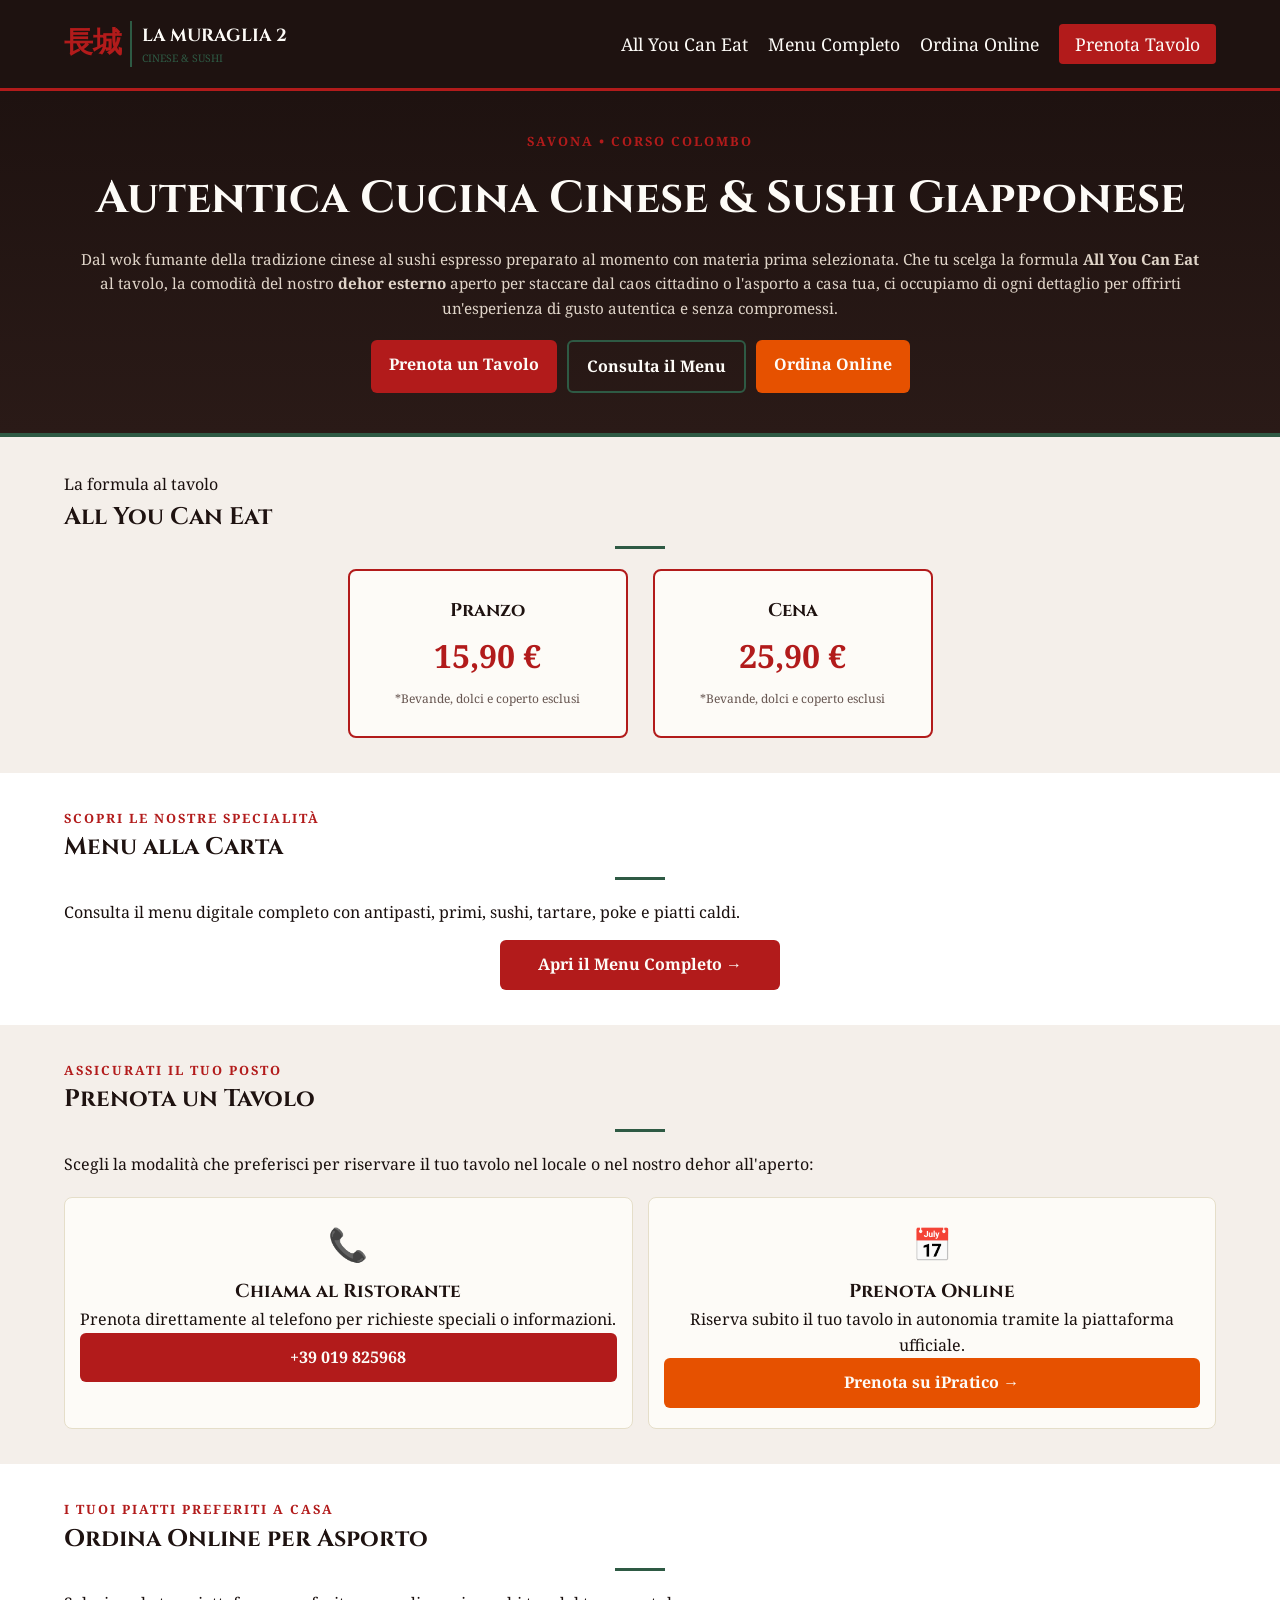
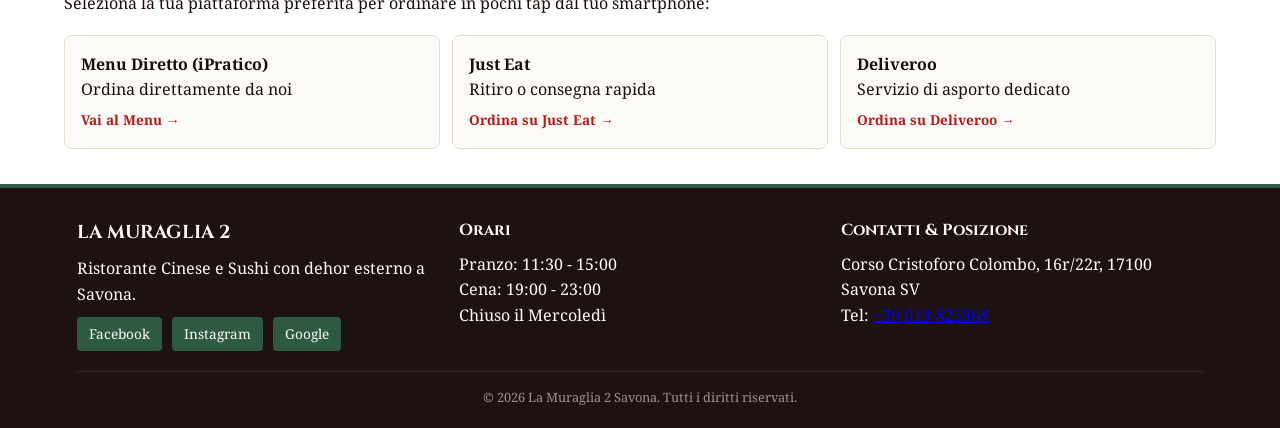
==== index.html @ c893cdbc "Add files via upload" ====
<!DOCTYPE html>
<html lang="it">
<head>
    <meta charset="UTF-8">
    <meta name="viewport" content="width=device-width, initial-scale=1.0">
    <title>La Muraglia 2 Savona | Cinese & Giapponese</title>
    <link rel="preconnect" href="https://fonts.googleapis.com">
    <link rel="preconnect" href="https://fonts.gstatic.com" crossorigin>
    <link href="https://fonts.googleapis.com/css2?family=Cinzel:wght@600;700&family=Noto+Serif:ital,wght@0,400;0,700;1,400&display=swap" rel="stylesheet">
    <link rel="stylesheet" href="style.css">
</head>
<body>

    <!-- Header -->
    <header class="navbar">
        <a href="#top" class="logo-link">
            <div class="logo-badge">
                <span class="logo-kanji">長城</span>
                <div class="logo-text">
                    <span class="logo-title">LA MURAGLIA 2</span>
                    <span class="logo-sub">CINESE & SUSHI</span>
                </div>
            </div>
        </a>
        
        <button class="menu-toggle" id="menu-toggle" aria-label="Apri Menu">
            <span class="bar"></span>
            <span class="bar"></span>
            <span class="bar"></span>
        </button>

        <nav class="nav-menu" id="nav-menu">
            <ul>
                <li><a href="#menu-ayce">All You Can Eat</a></li>
                <li><a href="menu.html">Menu Completo</a></li>
                <li><a href="#asporto">Ordina Online</a></li>
                <li><a href="#prenota" class="btn-nav">Prenota Tavolo</a></li>
            </ul>
        </nav>
    </header>

    <div id="top"></div>

    <!-- Hero Section -->
    <section class="hero-clean scroll-reveal">
        <div class="hero-content">
            <span class="subtitle">Savona • Corso Colombo</span>
            <h2>Autentica Cucina Cinese & Sushi Giapponese</h2>
            <p class="hero-copy">
                Dal wok fumante della tradizione cinese al sushi espresso preparato al momento con materia prima selezionata. Che tu scelga la formula <strong>All You Can Eat</strong> al tavolo, la comodità del nostro <strong>dehor esterno</strong> aperto per staccare dal caos cittadino o l'asporto a casa tua, ci occupiamo di ogni dettaglio per offrirti un'esperienza di gusto autentica e senza compromessi.
            </p>
            
            <div class="hero-buttons">
                <a href="#prenota" class="btn btn-primary pulse-btn">Prenota un Tavolo</a>
                <a href="menu.html" class="btn btn-secondary">Consulta il Menu</a>
                <a href="#asporto" class="btn btn-asporto">Ordina Online</a>
            </div>
        </div>
    </section>

    <!-- Prezzi AYCE Compatti con Cornice Rossa -->
    <section id="menu-ayce" class="section ayce-prices">
        <div class="container text-center scroll-reveal">
            <span class="subtitle-dark">La formula al tavolo</span>
            <h2>All You Can Eat</h2>
            <div class="divider center"></div>
            
            <div class="pricing-cards">
                <div class="price-card card-interactive scroll-reveal">
                    <h3>Pranzo</h3>
                    <div class="price">15,90 €</div>
                    <small>*Bevande, dolci e coperto esclusi</small>
                </div>
                <div class="price-card card-interactive scroll-reveal">
                    <h3>Cena</h3>
                    <div class="price">25,90 €</div>
                    <small>*Bevande, dolci e coperto esclusi</small>
                </div>
            </div>
        </div>
    </section>

    <!-- Anteprima Menu Completo -->
    <section class="section menu-preview-section">
        <div class="container text-center scroll-reveal">
            <span class="subtitle">Scopri le nostre specialità</span>
            <h2>Menu alla Carta</h2>
            <div class="divider center"></div>
            <p class="section-desc">Consulta il menu digitale completo con antipasti, primi, sushi, tartare, poke e piatti caldi.</p>
            <a href="menu.html" class="btn btn-primary btn-large">Apri il Menu Completo &rarr;</a>
        </div>
    </section>

    <!-- Sezione Prenotazione Tavolo -->
    <section id="prenota" class="section reserve-section">
        <div class="container text-center scroll-reveal">
            <span class="subtitle">Assicurati il tuo posto</span>
            <h2>Prenota un Tavolo</h2>
            <div class="divider center"></div>
            <p class="section-desc">Scegli la modalità che preferisci per riservare il tuo tavolo nel locale o nel nostro dehor all'aperto:</p>

            <div class="reserve-grid">
                <div class="reserve-card card-interactive">
                    <div class="reserve-icon">📞</div>
                    <h3>Chiama al Ristorante</h3>
                    <p>Prenota direttamente al telefono per richieste speciali o informazioni.</p>
                    <a href="tel:+39019825968" class="btn btn-primary">+39 019 825968</a>
                </div>

                <div class="reserve-card card-interactive">
                    <div class="reserve-icon">📅</div>
                    <h3>Prenota Online</h3>
                    <p>Riserva subito il tuo tavolo in autonomia tramite la piattaforma ufficiale.</p>
                    <a href="https://muraglia2.ipratico.com/#/reserve" target="_blank" rel="noopener" class="btn btn-ipratico">Prenota su iPratico &rarr;</a>
                </div>
            </div>
        </div>
    </section>

    <!-- Asporto e Domicilio -->
    <section id="asporto" class="section asporto-section">
        <div class="container text-center scroll-reveal">
            <span class="subtitle">I tuoi piatti preferiti a casa</span>
            <h2>Ordina Online per Asporto</h2>
            <div class="divider center"></div>
            <p class="section-desc">Seleziona la tua piattaforma preferita per ordinare in pochi tap dal tuo smartphone:</p>

            <div class="platforms-grid">
                <a href="https://muraglia2.ipratico.com/#/" target="_blank" rel="noopener" class="platform-card card-interactive scroll-reveal">
                    <div class="platform-name">Menu Diretto (iPratico)</div>
                    <p>Ordina direttamente da noi</p>
                    <span class="btn-link">Vai al Menu &rarr;</span>
                </a>

                <a href="https://www.justeat.it/restaurants-ristorantecineselamuraglia2/menu?serviceType=collection&utm_source=google&utm_medium=organic&utm_campaign=foodorder" target="_blank" rel="noopener" class="platform-card card-interactive scroll-reveal">
                    <div class="platform-name">Just Eat</div>
                    <p>Ritiro o consegna rapida</p>
                    <span class="btn-link">Ordina su Just Eat &rarr;</span>
                </a>

                <a href="https://deliveroo.it/it/menu/genova/savona/la-muraglia-2/?utm_medium=affiliate&utm_source=google_maps_link&fulfillment_type=COLLECTION" target="_blank" rel="noopener" class="platform-card card-interactive scroll-reveal">
                    <div class="platform-name">Deliveroo</div>
                    <p>Servizio di asporto dedicato</p>
                    <span class="btn-link">Ordina su Deliveroo &rarr;</span>
                </a>
            </div>
        </div>
    </section>

    <!-- Footer -->
    <footer id="contatti" class="scroll-reveal">
        <div class="container footer-grid">
            <div>
                <h3>LA MURAGLIA 2</h3>
                <p>Ristorante Cinese e Sushi con dehor esterno a Savona.</p>
                <div class="social-links">
                    <a href="https://www.facebook.com/p/La-Muraglia-2-100063480316329/?locale=it_IT" target="_blank" rel="noopener" aria-label="Facebook">Facebook</a>
                    <a href="https://www.instagram.com/la_muraglia_2/" target="_blank" rel="noopener" aria-label="Instagram">Instagram</a>
                    <a href="https://share.google/5Ch7uPwtqL0XYnLoC" target="_blank" rel="noopener" aria-label="Google">Google</a>
                </div>
            </div>
            <div>
                <h4>Orari</h4>
                <p>Pranzo: 11:30 - 15:00</p>
                <p>Cena: 19:00 - 23:00</p>
                <p class="highlight-close">Chiuso il Mercoledì</p>
            </div>
            <div>
                <h4>Contatti & Posizione</h4>
                <p>Corso Cristoforo Colombo, 16r/22r, 17100 Savona SV</p>
                <p>Tel: <a href="tel:+39019825968" class="phone-link">+39 019 825968</a></p>
            </div>
        </div>
        <div class="copyright">
            <p>&copy; 2026 La Muraglia 2 Savona. Tutti i diritti riservati.</p>
        </div>
    </footer>

    <!-- Pulsante Sticky -->
    <a href="#top" class="sticky-back-top" id="stickyTop" aria-label="Torna in alto">↑</a>

    <script src="script.js"></script>
</body>
</html>
---- style.css ----
:root {
    --bg-dark: #1E1210;
    --red-primary: #B21B1B;
    --red-hover: #D32F2F;
    --jade: #2E5A44;
    --jade-hover: #3D7358;
    --orange-ipratico: #E65100;
    --orange-hover: #F57C00;
    --white-soft: #FDFBF7;
    --text-dark: #1A100E;
    --font-heading: 'Cinzel', serif;
    --font-body: 'Noto Serif', serif;
}

* {
    margin: 0;
    padding: 0;
    box-sizing: border-box;
    -webkit-tap-highlight-color: transparent;
}

html { scroll-behavior: smooth; }

body {
    font-family: var(--font-body);
    background-color: var(--white-soft);
    color: var(--text-dark);
    line-height: 1.6;
    overflow-x: hidden;
}

h1, h2, h3, h4 { font-family: var(--font-heading); color: var(--bg-dark); }

.subtitle {
    color: var(--red-primary);
    text-transform: uppercase;
    font-size: 0.8rem;
    letter-spacing: 2px;
    font-weight: bold;
    display: block;
}

.divider { width: 50px; height: 3px; background-color: var(--jade); margin: 10px 0 20px 0; }
.divider.center { margin: 10px auto 20px auto; }

/* Navbar */
.navbar {
    display: flex;
    justify-content: space-between;
    align-items: center;
    background-color: var(--bg-dark);
    padding: 0.6rem 5%;
    position: sticky;
    top: 0;
    z-index: 1000;
    border-bottom: 3px solid var(--red-primary);
}

.logo-link { text-decoration: none; }
.logo-badge { display: flex; align-items: center; gap: 10px; }
.logo-kanji { color: var(--red-primary); font-size: 1.8rem; font-weight: bold; font-family: var(--font-heading); border-right: 2px solid var(--jade); padding-right: 8px; }
.logo-text { display: flex; flex-direction: column; }
.logo-title { color: var(--white-soft); font-family: var(--font-heading); font-weight: bold; font-size: 1.1rem; }
.logo-sub { color: var(--jade); font-size: 0.65rem; }

.menu-toggle {
    display: flex;
    flex-direction: column;
    justify-content: space-between;
    width: 30px;
    height: 21px;
    background: transparent;
    border: none;
    cursor: pointer;
}

.menu-toggle .bar { height: 3px; width: 100%; background-color: var(--white-soft); border-radius: 2px; }

.nav-menu {
    position: absolute;
    top: 100%;
    left: 0;
    width: 100%;
    background-color: var(--bg-dark);
    max-height: 0;
    overflow: hidden;
    transition: max-height 0.4s ease;
}

.nav-menu.active { max-height: 380px; }
.nav-menu ul { list-style: none; padding: 20px 0; text-align: center; }
.nav-menu li { margin: 15px 0; }
.nav-menu a { color: var(--white-soft); text-decoration: none; font-size: 1.1rem; }
.btn-nav { background-color: var(--red-primary); padding: 8px 16px; border-radius: 4px; }

/* Hero Section */
.hero-clean {
    background: linear-gradient(180deg, var(--bg-dark) 0%, #2A1A17 100%);
    color: var(--white-soft);
    padding: 40px 6%;
    text-align: center;
    border-bottom: 4px solid var(--jade);
}

.hero-content h2 { color: var(--white-soft); font-size: 1.8rem; margin: 12px 0; }
.hero-copy { font-size: 0.95rem; margin-bottom: 20px; color: #E0D5C9; }

.hero-buttons {
    display: flex;
    flex-direction: column;
    gap: 10px;
    max-width: 320px;
    margin: 0 auto;
}

.btn {
    display: block;
    width: 100%;
    padding: 12px 18px;
    text-decoration: none;
    font-weight: bold;
    border-radius: 6px;
    text-align: center;
    transition: all 0.2s ease;
    font-size: 0.95rem;
}

.btn-primary { background-color: var(--red-primary); color: var(--white-soft); border: none; }
.btn-secondary { border: 2px solid var(--jade); color: var(--white-soft); background: transparent; }

/* Pulsante Ordina Online Arancione */
.btn-asporto, .btn-ipratico {
    background-color: var(--orange-ipratico) !important;
    color: var(--white-soft) !important;
    border: none;
}

.btn-asporto:hover, .btn-ipratico:hover { background-color: var(--orange-hover) !important; }

.btn-sm { padding: 6px 12px; font-size: 0.85rem; width: auto; display: inline-block; }
.btn-large { max-width: 280px; margin: 15px auto 0 auto; }

/* Sezioni */
.section { padding: 35px 5%; }
.menu-preview-section { background-color: #FFF; }
.reserve-section { background-color: #F4EFEA; }
.reserve-grid { display: grid; gap: 15px; margin-top: 20px; }
.reserve-card { background: var(--white-soft); border: 1px solid #E5DEC9; padding: 20px 15px; border-radius: 8px; text-align: center; }
.reserve-icon { font-size: 2rem; margin-bottom: 8px; }

/* AYCE Prezzi - Riquadri Compatti con Cornice Rossa */
.ayce-prices { background-color: #F4EFEA; }

.pricing-cards {
    display: flex;
    flex-direction: column;
    gap: 12px;
    margin-top: 20px;
    max-width: 340px;
    margin-left: auto;
    margin-right: auto;
}

.price-card {
    background: var(--white-soft);
    border: 2px solid var(--red-primary); /* Cornice Rossa per Pranzo e Cena */
    padding: 16px 20px;
    border-radius: 8px;
    text-align: center;
}

.price-card h3 {
    font-size: 1.15rem;
    margin-bottom: 2px;
}

.price {
    font-size: 1.5rem; /* Ridotto per Mobile */
    font-weight: bold;
    color: var(--red-primary);
    margin: 4px 0;
}

.price-card small {
    font-size: 0.75rem;
    color: #665550;
}

/* Asporto */
.asporto-section { background-color: #FFF; }
.platforms-grid { display: grid; gap: 12px; margin-top: 18px; }
.platform-card { background: var(--white-soft); border: 1px solid #E5DEC9; padding: 16px; border-radius: 8px; text-decoration: none; color: inherit; }
.platform-name { font-weight: bold; font-size: 1rem; }
.btn-link { display: inline-block; margin-top: 6px; font-weight: bold; color: var(--red-primary); font-size: 0.85rem; }

/* Sticky Button */
.sticky-back-top {
    position: fixed;
    bottom: 20px;
    right: 20px;
    background-color: var(--red-primary);
    color: var(--white-soft);
    width: 42px;
    height: 42px;
    border-radius: 50%;
    display: flex;
    align-items: center;
    justify-content: center;
    font-size: 1.3rem;
    text-decoration: none;
    box-shadow: 0 4px 10px rgba(0,0,0,0.3);
    z-index: 999;
    opacity: 0;
    transition: opacity 0.3s;
}

.sticky-back-top.visible { opacity: 1; }

/* Footer */
footer { background-color: var(--bg-dark); color: var(--white-soft); padding: 30px 6% 20px 6%; border-top: 4px solid var(--jade); }
.footer-grid { display: grid; gap: 20px; margin-bottom: 20px; }
footer h3, footer h4 { color: var(--white-soft); margin-bottom: 8px; }
.social-links { display: flex; gap: 10px; margin-top: 10px; }
.social-links a { color: var(--white-soft); background-color: var(--jade); padding: 6px 12px; border-radius: 4px; text-decoration: none; font-size: 0.85rem; }
.copyright { text-align: center; padding-top: 15px; border-top: 1px solid rgba(255,255,255,0.1); font-size: 0.8rem; color: #A0908C; }

/* Layout Desktop */
@media (min-width: 768px) {
    .menu-toggle { display: none; }
    .nav-menu { position: static; max-height: none; width: auto; background: transparent; }
    .nav-menu ul { display: flex; }
    .nav-menu li { margin: 0 0 0 20px; }
    .hero-content h2 { font-size: 2.8rem; }
    .hero-buttons { flex-direction: row; max-width: none; justify-content: center; }
    .btn { width: auto; font-size: 1rem; }
    .pricing-cards { flex-direction: row; max-width: none; justify-content: center; gap: 25px; }
    .price-card { width: 280px; padding: 25px; }
    .price { font-size: 2rem; }
    .reserve-grid, .platforms-grid { grid-template-columns: repeat(2, 1fr); }
    .platforms-grid { grid-template-columns: repeat(3, 1fr); }
    .footer-grid { grid-template-columns: repeat(3, 1fr); }
}
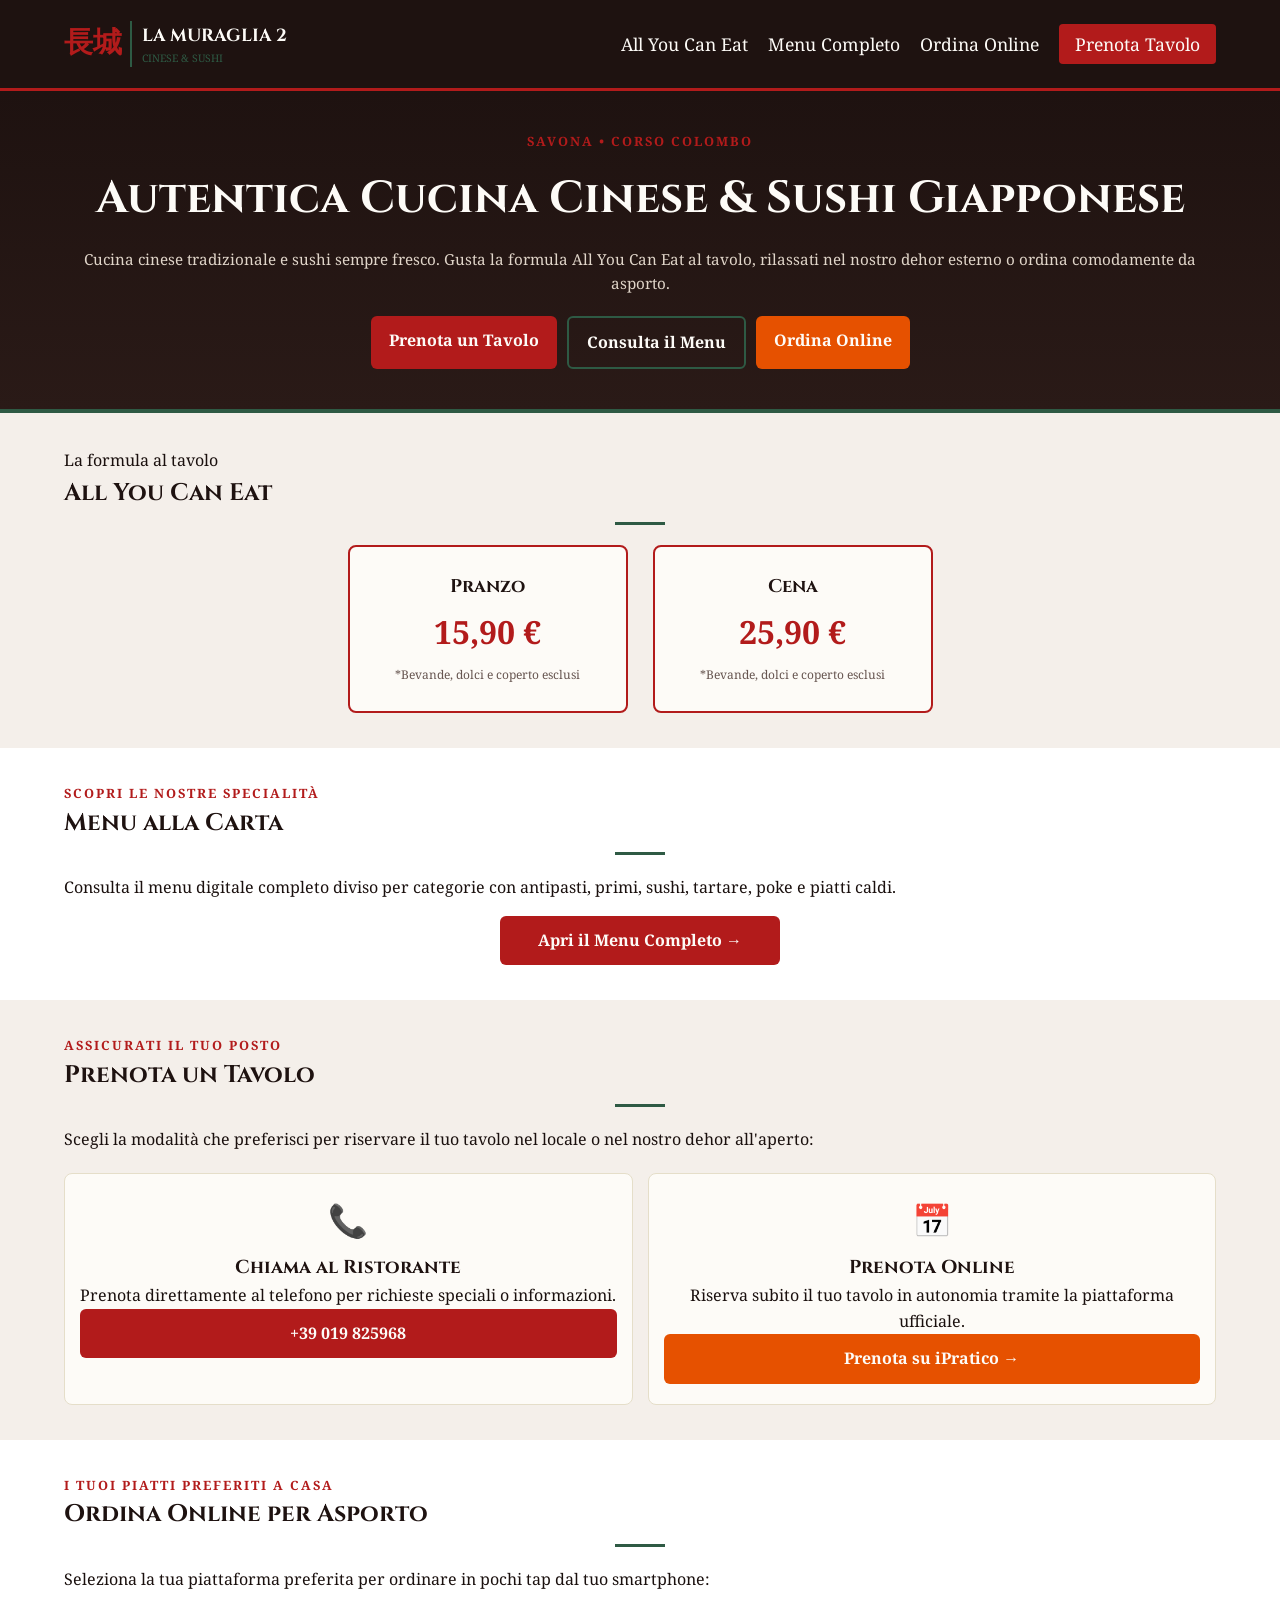
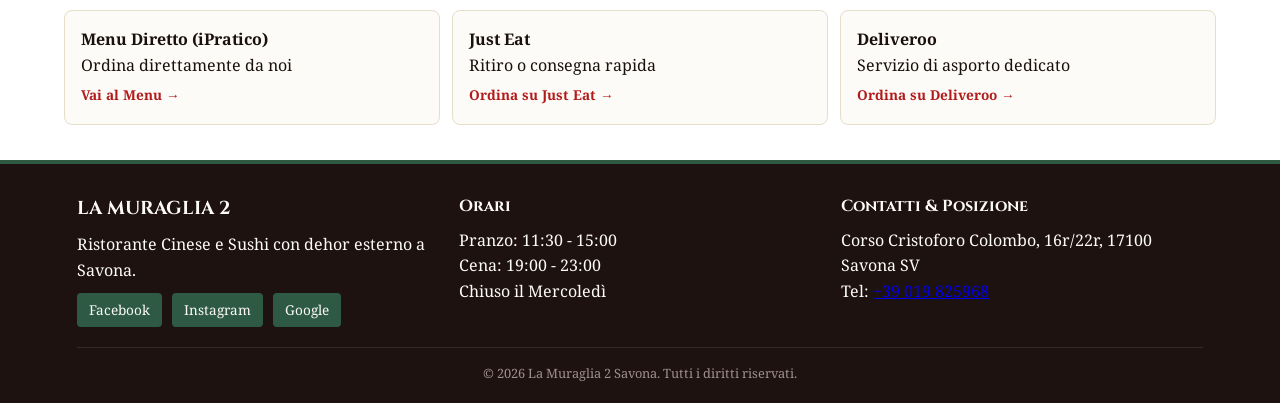
==== commit 49e13bfe: "Update index.html" ====
--- a/index.html
+++ b/index.html
@@ -42,16 +42,16 @@
     <div id="top"></div>
 
     <!-- Hero Section -->
-    <section class="hero-clean scroll-reveal">
+    <section class="hero-clean">
         <div class="hero-content">
             <span class="subtitle">Savona • Corso Colombo</span>
             <h2>Autentica Cucina Cinese & Sushi Giapponese</h2>
             <p class="hero-copy">
-                Dal wok fumante della tradizione cinese al sushi espresso preparato al momento con materia prima selezionata. Che tu scelga la formula <strong>All You Can Eat</strong> al tavolo, la comodità del nostro <strong>dehor esterno</strong> aperto per staccare dal caos cittadino o l'asporto a casa tua, ci occupiamo di ogni dettaglio per offrirti un'esperienza di gusto autentica e senza compromessi.
+                Cucina cinese tradizionale e sushi sempre fresco. Gusta la formula All You Can Eat al tavolo, rilassati nel nostro dehor esterno o ordina comodamente da asporto.
             </p>
             
             <div class="hero-buttons">
-                <a href="#prenota" class="btn btn-primary pulse-btn">Prenota un Tavolo</a>
+                <a href="#prenota" class="btn btn-primary">Prenota un Tavolo</a>
                 <a href="menu.html" class="btn btn-secondary">Consulta il Menu</a>
                 <a href="#asporto" class="btn btn-asporto">Ordina Online</a>
             </div>
@@ -60,18 +60,18 @@
 
     <!-- Prezzi AYCE Compatti con Cornice Rossa -->
     <section id="menu-ayce" class="section ayce-prices">
-        <div class="container text-center scroll-reveal">
+        <div class="container text-center">
             <span class="subtitle-dark">La formula al tavolo</span>
             <h2>All You Can Eat</h2>
             <div class="divider center"></div>
             
             <div class="pricing-cards">
-                <div class="price-card card-interactive scroll-reveal">
+                <div class="price-card">
                     <h3>Pranzo</h3>
                     <div class="price">15,90 €</div>
                     <small>*Bevande, dolci e coperto esclusi</small>
                 </div>
-                <div class="price-card card-interactive scroll-reveal">
+                <div class="price-card">
                     <h3>Cena</h3>
                     <div class="price">25,90 €</div>
                     <small>*Bevande, dolci e coperto esclusi</small>
@@ -82,32 +82,32 @@
 
     <!-- Anteprima Menu Completo -->
     <section class="section menu-preview-section">
-        <div class="container text-center scroll-reveal">
+        <div class="container text-center">
             <span class="subtitle">Scopri le nostre specialità</span>
             <h2>Menu alla Carta</h2>
             <div class="divider center"></div>
-            <p class="section-desc">Consulta il menu digitale completo con antipasti, primi, sushi, tartare, poke e piatti caldi.</p>
+            <p class="section-desc">Consulta il menu digitale completo diviso per categorie con antipasti, primi, sushi, tartare, poke e piatti caldi.</p>
             <a href="menu.html" class="btn btn-primary btn-large">Apri il Menu Completo &rarr;</a>
         </div>
     </section>
 
     <!-- Sezione Prenotazione Tavolo -->
     <section id="prenota" class="section reserve-section">
-        <div class="container text-center scroll-reveal">
+        <div class="container text-center">
             <span class="subtitle">Assicurati il tuo posto</span>
             <h2>Prenota un Tavolo</h2>
             <div class="divider center"></div>
             <p class="section-desc">Scegli la modalità che preferisci per riservare il tuo tavolo nel locale o nel nostro dehor all'aperto:</p>
 
             <div class="reserve-grid">
-                <div class="reserve-card card-interactive">
+                <div class="reserve-card">
                     <div class="reserve-icon">📞</div>
                     <h3>Chiama al Ristorante</h3>
                     <p>Prenota direttamente al telefono per richieste speciali o informazioni.</p>
                     <a href="tel:+39019825968" class="btn btn-primary">+39 019 825968</a>
                 </div>
 
-                <div class="reserve-card card-interactive">
+                <div class="reserve-card">
                     <div class="reserve-icon">📅</div>
                     <h3>Prenota Online</h3>
                     <p>Riserva subito il tuo tavolo in autonomia tramite la piattaforma ufficiale.</p>
@@ -119,26 +119,26 @@
 
     <!-- Asporto e Domicilio -->
     <section id="asporto" class="section asporto-section">
-        <div class="container text-center scroll-reveal">
+        <div class="container text-center">
             <span class="subtitle">I tuoi piatti preferiti a casa</span>
             <h2>Ordina Online per Asporto</h2>
             <div class="divider center"></div>
             <p class="section-desc">Seleziona la tua piattaforma preferita per ordinare in pochi tap dal tuo smartphone:</p>
 
             <div class="platforms-grid">
-                <a href="https://muraglia2.ipratico.com/#/" target="_blank" rel="noopener" class="platform-card card-interactive scroll-reveal">
+                <a href="https://muraglia2.ipratico.com/#/" target="_blank" rel="noopener" class="platform-card">
                     <div class="platform-name">Menu Diretto (iPratico)</div>
                     <p>Ordina direttamente da noi</p>
                     <span class="btn-link">Vai al Menu &rarr;</span>
                 </a>
 
-                <a href="https://www.justeat.it/restaurants-ristorantecineselamuraglia2/menu?serviceType=collection&utm_source=google&utm_medium=organic&utm_campaign=foodorder" target="_blank" rel="noopener" class="platform-card card-interactive scroll-reveal">
+                <a href="https://www.justeat.it/restaurants-ristorantecineselamuraglia2/menu?serviceType=collection&utm_source=google&utm_medium=organic&utm_campaign=foodorder" target="_blank" rel="noopener" class="platform-card">
                     <div class="platform-name">Just Eat</div>
                     <p>Ritiro o consegna rapida</p>
                     <span class="btn-link">Ordina su Just Eat &rarr;</span>
                 </a>
 
-                <a href="https://deliveroo.it/it/menu/genova/savona/la-muraglia-2/?utm_medium=affiliate&utm_source=google_maps_link&fulfillment_type=COLLECTION" target="_blank" rel="noopener" class="platform-card card-interactive scroll-reveal">
+                <a href="https://deliveroo.it/it/menu/genova/savona/la-muraglia-2/?utm_medium=affiliate&utm_source=google_maps_link&fulfillment_type=COLLECTION" target="_blank" rel="noopener" class="platform-card">
                     <div class="platform-name">Deliveroo</div>
                     <p>Servizio di asporto dedicato</p>
                     <span class="btn-link">Ordina su Deliveroo &rarr;</span>
@@ -148,7 +148,7 @@
     </section>
 
     <!-- Footer -->
-    <footer id="contatti" class="scroll-reveal">
+    <footer id="contatti">
         <div class="container footer-grid">
             <div>
                 <h3>LA MURAGLIA 2</h3>
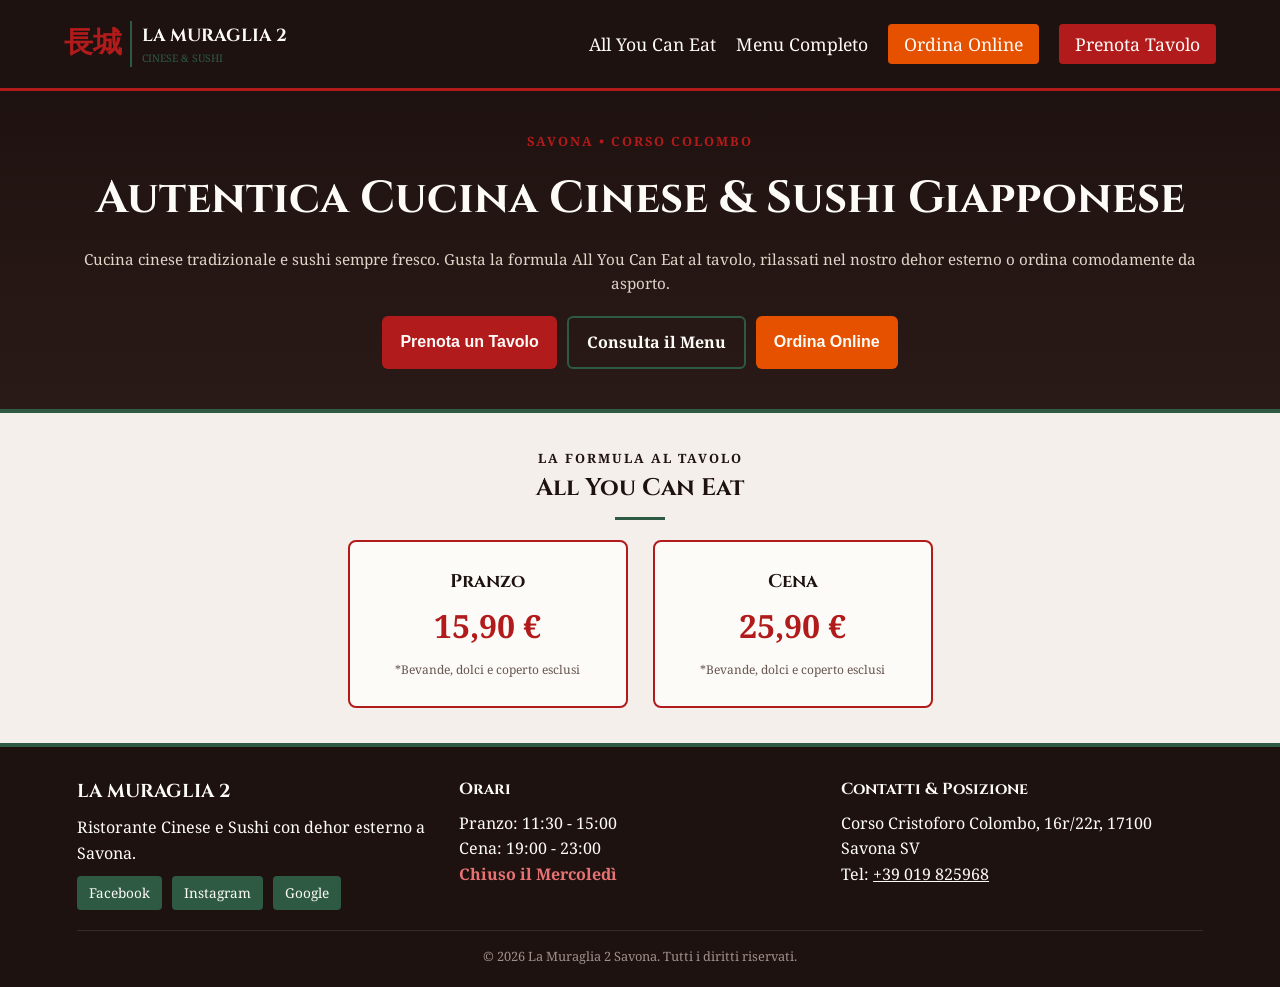
==== commit ff712e55: "Update index.html" ====
--- a/index.html
+++ b/index.html
@@ -33,8 +33,8 @@
             <ul>
                 <li><a href="#menu-ayce">All You Can Eat</a></li>
                 <li><a href="menu.html">Menu Completo</a></li>
-                <li><a href="#asporto">Ordina Online</a></li>
-                <li><a href="#prenota" class="btn-nav">Prenota Tavolo</a></li>
+                <li><a href="#" id="open-asporto-nav" class="btn-nav-orange">Ordina Online</a></li>
+                <li><a href="#" id="open-prenota-nav" class="btn-nav">Prenota Tavolo</a></li>
             </ul>
         </nav>
     </header>
@@ -51,14 +51,14 @@
             </p>
             
             <div class="hero-buttons">
-                <a href="#prenota" class="btn btn-primary">Prenota un Tavolo</a>
+                <button type="button" class="btn btn-primary" id="open-prenota-hero">Prenota un Tavolo</button>
                 <a href="menu.html" class="btn btn-secondary">Consulta il Menu</a>
-                <a href="#asporto" class="btn btn-asporto">Ordina Online</a>
+                <button type="button" class="btn btn-asporto" id="open-asporto-hero">Ordina Online</button>
             </div>
         </div>
     </section>
 
-    <!-- Prezzi AYCE Compatti con Cornice Rossa -->
+    <!-- Prezzi AYCE Compatti -->
     <section id="menu-ayce" class="section ayce-prices">
         <div class="container text-center">
             <span class="subtitle-dark">La formula al tavolo</span>
@@ -80,72 +80,63 @@
         </div>
     </section>
 
-    <!-- Anteprima Menu Completo -->
-    <section class="section menu-preview-section">
-        <div class="container text-center">
-            <span class="subtitle">Scopri le nostre specialità</span>
-            <h2>Menu alla Carta</h2>
-            <div class="divider center"></div>
-            <p class="section-desc">Consulta il menu digitale completo diviso per categorie con antipasti, primi, sushi, tartare, poke e piatti caldi.</p>
-            <a href="menu.html" class="btn btn-primary btn-large">Apri il Menu Completo &rarr;</a>
-        </div>
-    </section>
-
-    <!-- Sezione Prenotazione Tavolo -->
-    <section id="prenota" class="section reserve-section">
-        <div class="container text-center">
+    <!-- Modal Prenotazione -->
+    <div id="modal-prenota" class="modal">
+        <div class="modal-content">
+            <button class="close-modal" id="close-prenota">&times;</button>
             <span class="subtitle">Assicurati il tuo posto</span>
             <h2>Prenota un Tavolo</h2>
             <div class="divider center"></div>
-            <p class="section-desc">Scegli la modalità che preferisci per riservare il tuo tavolo nel locale o nel nostro dehor all'aperto:</p>
+            <p class="section-desc">Scegli la modalità che preferisci:</p>
 
             <div class="reserve-grid">
                 <div class="reserve-card">
                     <div class="reserve-icon">📞</div>
                     <h3>Chiama al Ristorante</h3>
-                    <p>Prenota direttamente al telefono per richieste speciali o informazioni.</p>
+                    <p>Per richieste speciali o informazioni al telefono.</p>
                     <a href="tel:+39019825968" class="btn btn-primary">+39 019 825968</a>
                 </div>
 
                 <div class="reserve-card">
                     <div class="reserve-icon">📅</div>
                     <h3>Prenota Online</h3>
-                    <p>Riserva subito il tuo tavolo in autonomia tramite la piattaforma ufficiale.</p>
-                    <a href="https://muraglia2.ipratico.com/#/reserve" target="_blank" rel="noopener" class="btn btn-ipratico">Prenota su iPratico &rarr;</a>
+                    <p>Riserva subito il tuo tavolo in autonomia.</p>
+                    <a href="https://muraglia2.ipratico.com/#/reserve" target="_blank" rel="noopener noreferrer" class="btn btn-ipratico">Prenota su iPratico &rarr;</a>
                 </div>
             </div>
         </div>
-    </section>
+    </div>
 
-    <!-- Asporto e Domicilio -->
-    <section id="asporto" class="section asporto-section">
-        <div class="container text-center">
+    <!-- Modal Ordina Online -->
+    <div id="modal-asporto" class="modal">
+        <div class="modal-content">
+            <button class="close-modal" id="close-asporto">&times;</button>
             <span class="subtitle">I tuoi piatti preferiti a casa</span>
-            <h2>Ordina Online per Asporto</h2>
+            <h2>Ordina Online</h2>
             <div class="divider center"></div>
-            <p class="section-desc">Seleziona la tua piattaforma preferita per ordinare in pochi tap dal tuo smartphone:</p>
+            <p class="section-desc">Seleziona la tua piattaforma preferita per ordinare:</p>
 
             <div class="platforms-grid">
-                <a href="https://muraglia2.ipratico.com/#/" target="_blank" rel="noopener" class="platform-card">
+                <a href="https://muraglia2.ipratico.com/#/" target="_blank" rel="noopener noreferrer" class="platform-card">
                     <div class="platform-name">Menu Diretto (iPratico)</div>
                     <p>Ordina direttamente da noi</p>
                     <span class="btn-link">Vai al Menu &rarr;</span>
                 </a>
 
-                <a href="https://www.justeat.it/restaurants-ristorantecineselamuraglia2/menu?serviceType=collection&utm_source=google&utm_medium=organic&utm_campaign=foodorder" target="_blank" rel="noopener" class="platform-card">
+                <a href="https://www.justeat.it/restaurants-ristorantecineselamuraglia2/menu?serviceType=collection&utm_source=google&utm_medium=organic&utm_campaign=foodorder" target="_blank" rel="noopener noreferrer" class="platform-card">
                     <div class="platform-name">Just Eat</div>
                     <p>Ritiro o consegna rapida</p>
                     <span class="btn-link">Ordina su Just Eat &rarr;</span>
                 </a>
 
-                <a href="https://deliveroo.it/it/menu/genova/savona/la-muraglia-2/?utm_medium=affiliate&utm_source=google_maps_link&fulfillment_type=COLLECTION" target="_blank" rel="noopener" class="platform-card">
+                <a href="https://deliveroo.it/it/menu/genova/savona/la-muraglia-2/?utm_medium=affiliate&utm_source=google_maps_link&fulfillment_type=COLLECTION" target="_blank" rel="noopener noreferrer" class="platform-card">
                     <div class="platform-name">Deliveroo</div>
                     <p>Servizio di asporto dedicato</p>
                     <span class="btn-link">Ordina su Deliveroo &rarr;</span>
                 </a>
             </div>
         </div>
-    </section>
+    </div>
 
     <!-- Footer -->
     <footer id="contatti">
@@ -154,9 +145,9 @@
                 <h3>LA MURAGLIA 2</h3>
                 <p>Ristorante Cinese e Sushi con dehor esterno a Savona.</p>
                 <div class="social-links">
-                    <a href="https://www.facebook.com/p/La-Muraglia-2-100063480316329/?locale=it_IT" target="_blank" rel="noopener" aria-label="Facebook">Facebook</a>
-                    <a href="https://www.instagram.com/la_muraglia_2/" target="_blank" rel="noopener" aria-label="Instagram">Instagram</a>
-                    <a href="https://share.google/5Ch7uPwtqL0XYnLoC" target="_blank" rel="noopener" aria-label="Google">Google</a>
+                    <a href="https://www.facebook.com/p/La-Muraglia-2-100063480316329/?locale=it_IT" target="_blank" rel="noopener noreferrer" aria-label="Facebook">Facebook</a>
+                    <a href="https://www.instagram.com/la_muraglia_2/" target="_blank" rel="noopener noreferrer" aria-label="Instagram">Instagram</a>
+                    <a href="https://share.google/5Ch7uPwtqL0XYnLoC" target="_blank" rel="noopener noreferrer" aria-label="Google">Google</a>
                 </div>
             </div>
             <div>
--- a/style.css
+++ b/style.css
@@ -19,7 +19,9 @@
     -webkit-tap-highlight-color: transparent;
 }
 
-html { scroll-behavior: smooth; }
+html { 
+    scroll-behavior: smooth; 
+}
 
 body {
     font-family: var(--font-body);
@@ -29,7 +31,10 @@
     overflow-x: hidden;
 }
 
-h1, h2, h3, h4 { font-family: var(--font-heading); color: var(--bg-dark); }
+h1, h2, h3, h4 { 
+    font-family: var(--font-heading); 
+    color: var(--bg-dark); 
+}
 
 .subtitle {
     color: var(--red-primary);
@@ -40,8 +45,29 @@
     display: block;
 }
 
-.divider { width: 50px; height: 3px; background-color: var(--jade); margin: 10px 0 20px 0; }
-.divider.center { margin: 10px auto 20px auto; }
+.subtitle-dark {
+    color: var(--bg-dark);
+    text-transform: uppercase;
+    font-size: 0.8rem;
+    letter-spacing: 2px;
+    font-weight: bold;
+    display: block;
+}
+
+.divider { 
+    width: 50px; 
+    height: 3px; 
+    background-color: var(--jade); 
+    margin: 10px 0 20px 0; 
+}
+
+.divider.center { 
+    margin: 10px auto 20px auto; 
+}
+
+.text-center { 
+    text-align: center; 
+}
 
 /* Navbar */
 .navbar {
@@ -56,12 +82,41 @@
     border-bottom: 3px solid var(--red-primary);
 }
 
-.logo-link { text-decoration: none; }
-.logo-badge { display: flex; align-items: center; gap: 10px; }
-.logo-kanji { color: var(--red-primary); font-size: 1.8rem; font-weight: bold; font-family: var(--font-heading); border-right: 2px solid var(--jade); padding-right: 8px; }
-.logo-text { display: flex; flex-direction: column; }
-.logo-title { color: var(--white-soft); font-family: var(--font-heading); font-weight: bold; font-size: 1.1rem; }
-.logo-sub { color: var(--jade); font-size: 0.65rem; }
+.logo-link { 
+    text-decoration: none; 
+}
+
+.logo-badge { 
+    display: flex; 
+    align-items: center; 
+    gap: 10px; 
+}
+
+.logo-kanji { 
+    color: var(--red-primary); 
+    font-size: 1.8rem; 
+    font-weight: bold; 
+    font-family: var(--font-heading); 
+    border-right: 2px solid var(--jade); 
+    padding-right: 8px; 
+}
+
+.logo-text { 
+    display: flex; 
+    flex-direction: column; 
+}
+
+.logo-title { 
+    color: var(--white-soft); 
+    font-family: var(--font-heading); 
+    font-weight: bold; 
+    font-size: 1.1rem; 
+}
+
+.logo-sub { 
+    color: var(--jade); 
+    font-size: 0.65rem; 
+}
 
 .menu-toggle {
     display: flex;
@@ -74,7 +129,12 @@
     cursor: pointer;
 }
 
-.menu-toggle .bar { height: 3px; width: 100%; background-color: var(--white-soft); border-radius: 2px; }
+.menu-toggle .bar { 
+    height: 3px; 
+    width: 100%; 
+    background-color: var(--white-soft); 
+    border-radius: 2px; 
+}
 
 .nav-menu {
     position: absolute;
@@ -87,11 +147,48 @@
     transition: max-height 0.4s ease;
 }
 
-.nav-menu.active { max-height: 380px; }
-.nav-menu ul { list-style: none; padding: 20px 0; text-align: center; }
-.nav-menu li { margin: 15px 0; }
-.nav-menu a { color: var(--white-soft); text-decoration: none; font-size: 1.1rem; }
-.btn-nav { background-color: var(--red-primary); padding: 8px 16px; border-radius: 4px; }
+.nav-menu.active { 
+    max-height: 380px; 
+}
+
+.nav-menu ul { 
+    list-style: none; 
+    padding: 20px 0; 
+    text-align: center; 
+}
+
+.nav-menu li { 
+    margin: 15px 0; 
+}
+
+.nav-menu a { 
+    color: var(--white-soft); 
+    text-decoration: none; 
+    font-size: 1.1rem; 
+}
+
+.btn-nav { 
+    background-color: var(--red-primary); 
+    padding: 8px 16px; 
+    border-radius: 4px; 
+    transition: background-color 0.2s ease;
+}
+
+.btn-nav:hover {
+    background-color: var(--red-hover);
+}
+
+.btn-nav-orange {
+    background-color: var(--orange-ipratico);
+    color: var(--white-soft) !important;
+    padding: 8px 16px;
+    border-radius: 4px;
+    transition: background-color 0.2s ease;
+}
+
+.btn-nav-orange:hover {
+    background-color: var(--orange-hover);
+}
 
 /* Hero Section */
 .hero-clean {
@@ -102,8 +199,17 @@
     border-bottom: 4px solid var(--jade);
 }
 
-.hero-content h2 { color: var(--white-soft); font-size: 1.8rem; margin: 12px 0; }
-.hero-copy { font-size: 0.95rem; margin-bottom: 20px; color: #E0D5C9; }
+.hero-content h2 { 
+    color: var(--white-soft); 
+    font-size: 1.8rem; 
+    margin: 12px 0; 
+}
+
+.hero-copy { 
+    font-size: 0.95rem; 
+    margin-bottom: 20px; 
+    color: #E0D5C9; 
+}
 
 .hero-buttons {
     display: flex;
@@ -113,6 +219,7 @@
     margin: 0 auto;
 }
 
+/* Pulsanti */
 .btn {
     display: block;
     width: 100%;
@@ -123,33 +230,84 @@
     text-align: center;
     transition: all 0.2s ease;
     font-size: 0.95rem;
-}
-
-.btn-primary { background-color: var(--red-primary); color: var(--white-soft); border: none; }
-.btn-secondary { border: 2px solid var(--jade); color: var(--white-soft); background: transparent; }
-
-/* Pulsante Ordina Online Arancione */
+    cursor: pointer;
+}
+
+.btn-primary { 
+    background-color: var(--red-primary); 
+    color: var(--white-soft); 
+    border: none; 
+}
+
+.btn-primary:hover {
+    background-color: var(--red-hover);
+}
+
+.btn-secondary { 
+    border: 2px solid var(--jade); 
+    color: var(--white-soft); 
+    background: transparent; 
+}
+
+.btn-secondary:hover {
+    background-color: var(--jade);
+}
+
 .btn-asporto, .btn-ipratico {
     background-color: var(--orange-ipratico) !important;
     color: var(--white-soft) !important;
     border: none;
 }
 
-.btn-asporto:hover, .btn-ipratico:hover { background-color: var(--orange-hover) !important; }
-
-.btn-sm { padding: 6px 12px; font-size: 0.85rem; width: auto; display: inline-block; }
-.btn-large { max-width: 280px; margin: 15px auto 0 auto; }
-
-/* Sezioni */
-.section { padding: 35px 5%; }
-.menu-preview-section { background-color: #FFF; }
-.reserve-section { background-color: #F4EFEA; }
-.reserve-grid { display: grid; gap: 15px; margin-top: 20px; }
-.reserve-card { background: var(--white-soft); border: 1px solid #E5DEC9; padding: 20px 15px; border-radius: 8px; text-align: center; }
-.reserve-icon { font-size: 2rem; margin-bottom: 8px; }
-
-/* AYCE Prezzi - Riquadri Compatti con Cornice Rossa */
-.ayce-prices { background-color: #F4EFEA; }
+.btn-asporto:hover, .btn-ipratico:hover { 
+    background-color: var(--orange-hover) !important; 
+}
+
+.btn-sm { 
+    padding: 6px 12px; 
+    font-size: 0.85rem; 
+    width: auto; 
+    display: inline-block; 
+}
+
+.btn-large { 
+    max-width: 280px; 
+    margin: 15px auto 0 auto; 
+}
+
+/* Sezioni Generali */
+.section { 
+    padding: 35px 5%; 
+}
+
+.container { 
+    max-width: 1200px; 
+    margin: 0 auto; 
+}
+
+.reserve-grid { 
+    display: grid; 
+    gap: 15px; 
+    margin-top: 20px; 
+}
+
+.reserve-card { 
+    background: var(--white-soft); 
+    border: 1px solid #E5DEC9; 
+    padding: 20px 15px; 
+    border-radius: 8px; 
+    text-align: center; 
+}
+
+.reserve-icon { 
+    font-size: 2rem; 
+    margin-bottom: 8px; 
+}
+
+/* AYCE Prezzi - Riquadri Compatti */
+.ayce-prices { 
+    background-color: #F4EFEA; 
+}
 
 .pricing-cards {
     display: flex;
@@ -163,35 +321,245 @@
 
 .price-card {
     background: var(--white-soft);
-    border: 2px solid var(--red-primary); /* Cornice Rossa per Pranzo e Cena */
+    border: 2px solid var(--red-primary);
     padding: 16px 20px;
     border-radius: 8px;
     text-align: center;
 }
 
-.price-card h3 {
-    font-size: 1.15rem;
-    margin-bottom: 2px;
-}
-
-.price {
-    font-size: 1.5rem; /* Ridotto per Mobile */
+.price-card h3 { 
+    font-size: 1.15rem; 
+    margin-bottom: 2px; 
+}
+
+.price { 
+    font-size: 1.5rem; 
+    font-weight: bold; 
+    color: var(--red-primary); 
+    margin: 4px 0; 
+}
+
+.price-card small { 
+    font-size: 0.75rem; 
+    color: #665550; 
+}
+
+/* Asporto & Piattaforme */
+.platforms-grid { 
+    display: grid; 
+    gap: 12px; 
+    margin-top: 18px; 
+}
+
+.platform-card { 
+    background: var(--white-soft); 
+    border: 1px solid #E5DEC9; 
+    padding: 16px; 
+    border-radius: 8px; 
+    text-decoration: none; 
+    color: inherit; 
+    display: block; 
+    transition: transform 0.2s, box-shadow 0.2s;
+}
+
+.platform-card:hover {
+    transform: translateY(-2px);
+    box-shadow: 0 4px 12px rgba(0,0,0,0.08);
+}
+
+.platform-name { 
+    font-weight: bold; 
+    font-size: 1rem; 
+}
+
+.btn-link { 
+    display: inline-block; 
+    margin-top: 6px; 
+    font-weight: bold; 
+    color: var(--red-primary); 
+    font-size: 0.85rem; 
+}
+
+/* Struttura Menu Digitale (menu.html) */
+.menu-section {
+    background-color: #FFF;
+}
+
+.filter-wrapper { 
+    max-width: 400px; 
+    margin: 0 auto 25px auto; 
+    text-align: center; 
+}
+
+.filter-label { 
+    display: block; 
+    font-weight: bold; 
+    margin-bottom: 8px; 
+    color: var(--bg-dark); 
+}
+
+.custom-select { 
+    width: 100%; 
+    padding: 12px; 
+    font-size: 1rem; 
+    border: 2px solid var(--jade); 
+    border-radius: 6px; 
+    background: #FFF; 
+    outline: none; 
+}
+
+.menu-categories-container {
+    display: flex;
+    flex-direction: column;
+    gap: 30px;
+    margin-top: 15px;
+}
+
+.category-block { 
+    background-color: transparent; 
+}
+
+.category-title {
+    font-family: var(--font-heading);
+    font-size: 1.25rem;
+    color: var(--white-soft);
+    background-color: var(--bg-dark);
+    padding: 10px 16px;
+    border-radius: 6px;
+    border-left: 5px solid var(--red-primary);
+    margin-bottom: 15px;
+    letter-spacing: 1px;
+}
+
+.menu-items-list {
+    display: flex;
+    flex-direction: column;
+    gap: 12px;
+}
+
+.menu-item-card {
+    background: #FFFFFF;
+    border: 1px solid #E5DEC9;
+    padding: 14px 16px;
+    border-radius: 6px;
+    display: flex;
+    justify-content: space-between;
+    align-items: flex-start;
+    gap: 15px;
+    box-shadow: 0 2px 4px rgba(0,0,0,0.02);
+}
+
+.menu-item-info { 
+    flex: 1; 
+}
+
+.menu-item-header {
+    display: flex;
+    align-items: baseline;
+    gap: 6px;
+    margin-bottom: 3px;
+}
+
+.menu-item-code {
     font-weight: bold;
     color: var(--red-primary);
-    margin: 4px 0;
-}
-
-.price-card small {
-    font-size: 0.75rem;
+    font-size: 0.95rem;
+}
+
+.menu-item-title {
+    font-family: var(--font-heading);
+    font-weight: 700;
+    color: #1A100E;
+    font-size: 1rem;
+    line-height: 1.3;
+}
+
+.menu-item-desc {
+    font-size: 0.85rem;
     color: #665550;
-}
-
-/* Asporto */
-.asporto-section { background-color: #FFF; }
-.platforms-grid { display: grid; gap: 12px; margin-top: 18px; }
-.platform-card { background: var(--white-soft); border: 1px solid #E5DEC9; padding: 16px; border-radius: 8px; text-decoration: none; color: inherit; }
-.platform-name { font-weight: bold; font-size: 1rem; }
-.btn-link { display: inline-block; margin-top: 6px; font-weight: bold; color: var(--red-primary); font-size: 0.85rem; }
+    font-style: italic;
+    line-height: 1.4;
+    margin-top: 2px;
+}
+
+.menu-item-price {
+    font-family: var(--font-heading);
+    font-weight: 700;
+    color: var(--jade);
+    font-size: 1.05rem;
+    white-space: nowrap;
+    background-color: #F4EFEA;
+    padding: 4px 8px;
+    border-radius: 4px;
+}
+
+/* Modali (Popup Interattivi) */
+.modal {
+    display: none;
+    position: fixed;
+    z-index: 2000;
+    left: 0;
+    top: 0;
+    width: 100%;
+    height: 100%;
+    overflow: auto;
+    background-color: rgba(0, 0, 0, 0.65);
+    backdrop-filter: blur(4px);
+    align-items: center;
+    justify-content: center;
+    padding: 20px;
+}
+
+.modal.active {
+    display: flex;
+}
+
+.modal-content {
+    background-color: var(--white-soft);
+    border: 2px solid var(--red-primary);
+    border-radius: 12px;
+    padding: 30px 20px;
+    max-width: 550px;
+    width: 100%;
+    position: relative;
+    text-align: center;
+    box-shadow: 0 5px 25px rgba(0, 0, 0, 0.3);
+    animation: modalFadeIn 0.3s ease;
+}
+
+@keyframes modalFadeIn {
+    from { 
+        transform: translateY(-20px); 
+        opacity: 0; 
+    }
+    to { 
+        transform: translateY(0); 
+        opacity: 1; 
+    }
+}
+
+.close-modal {
+    position: absolute;
+    top: 12px;
+    right: 16px;
+    font-size: 1.8rem;
+    font-weight: bold;
+    color: var(--bg-dark);
+    background: none;
+    border: none;
+    cursor: pointer;
+    line-height: 1;
+}
+
+.close-modal:hover {
+    color: var(--red-primary);
+}
+
+.section-desc {
+    font-size: 0.95rem;
+    color: #665550;
+    margin-bottom: 15px;
+}
 
 /* Sticky Button */
 .sticky-back-top {
@@ -214,29 +582,129 @@
     transition: opacity 0.3s;
 }
 
-.sticky-back-top.visible { opacity: 1; }
+.sticky-back-top.visible { 
+    opacity: 1; 
+}
 
 /* Footer */
-footer { background-color: var(--bg-dark); color: var(--white-soft); padding: 30px 6% 20px 6%; border-top: 4px solid var(--jade); }
-.footer-grid { display: grid; gap: 20px; margin-bottom: 20px; }
-footer h3, footer h4 { color: var(--white-soft); margin-bottom: 8px; }
-.social-links { display: flex; gap: 10px; margin-top: 10px; }
-.social-links a { color: var(--white-soft); background-color: var(--jade); padding: 6px 12px; border-radius: 4px; text-decoration: none; font-size: 0.85rem; }
-.copyright { text-align: center; padding-top: 15px; border-top: 1px solid rgba(255,255,255,0.1); font-size: 0.8rem; color: #A0908C; }
+footer { 
+    background-color: var(--bg-dark); 
+    color: var(--white-soft); 
+    padding: 30px 6% 20px 6%; 
+    border-top: 4px solid var(--jade); 
+}
+
+.footer-grid { 
+    display: grid; 
+    gap: 20px; 
+    margin-bottom: 20px; 
+}
+
+footer h3, footer h4 { 
+    color: var(--white-soft); 
+    margin-bottom: 8px; 
+}
+
+.social-links { 
+    display: flex; 
+    gap: 10px; 
+    margin-top: 10px; 
+}
+
+.social-links a { 
+    color: var(--white-soft); 
+    background-color: var(--jade); 
+    padding: 6px 12px; 
+    border-radius: 4px; 
+    text-decoration: none; 
+    font-size: 0.85rem; 
+}
+
+.phone-link {
+    color: var(--white-soft);
+    text-decoration: underline;
+}
+
+.highlight-close {
+    color: #E57373;
+    font-weight: bold;
+}
+
+.copyright { 
+    text-align: center; 
+    padding-top: 15px; 
+    border-top: 1px solid rgba(255,255,255,0.1); 
+    font-size: 0.8rem; 
+    color: #A0908C; 
+}
 
 /* Layout Desktop */
 @media (min-width: 768px) {
-    .menu-toggle { display: none; }
-    .nav-menu { position: static; max-height: none; width: auto; background: transparent; }
-    .nav-menu ul { display: flex; }
-    .nav-menu li { margin: 0 0 0 20px; }
-    .hero-content h2 { font-size: 2.8rem; }
-    .hero-buttons { flex-direction: row; max-width: none; justify-content: center; }
-    .btn { width: auto; font-size: 1rem; }
-    .pricing-cards { flex-direction: row; max-width: none; justify-content: center; gap: 25px; }
-    .price-card { width: 280px; padding: 25px; }
-    .price { font-size: 2rem; }
-    .reserve-grid, .platforms-grid { grid-template-columns: repeat(2, 1fr); }
-    .platforms-grid { grid-template-columns: repeat(3, 1fr); }
-    .footer-grid { grid-template-columns: repeat(3, 1fr); }
-}
+    .menu-toggle { 
+        display: none; 
+    }
+
+    .nav-menu { 
+        position: static; 
+        max-height: none; 
+        width: auto; 
+        background: transparent; 
+    }
+
+    .nav-menu ul { 
+        display: flex; 
+    }
+
+    .nav-menu li { 
+        margin: 0 0 0 20px; 
+    }
+
+    .hero-content h2 { 
+        font-size: 2.8rem; 
+    }
+
+    .hero-buttons { 
+        flex-direction: row; 
+        max-width: none; 
+        justify-content: center; 
+    }
+
+    .btn { 
+        width: auto; 
+        font-size: 1rem; 
+    }
+
+    .pricing-cards { 
+        flex-direction: row; 
+        max-width: none; 
+        justify-content: center; 
+        gap: 25px; 
+    }
+
+    .price-card { 
+        width: 280px; 
+        padding: 25px; 
+    }
+
+    .price { 
+        font-size: 2rem; 
+    }
+
+    .reserve-grid { 
+        grid-template-columns: repeat(2, 1fr); 
+    }
+
+    .platforms-grid { 
+        grid-template-columns: repeat(3, 1fr); 
+    }
+
+    .menu-items-list { 
+        display: grid; 
+        grid-template-columns: repeat(2, 1fr); 
+        gap: 15px; 
+    }
+
+    .footer-grid { 
+        grid-template-columns: repeat(3, 1fr); 
+    }
+}
